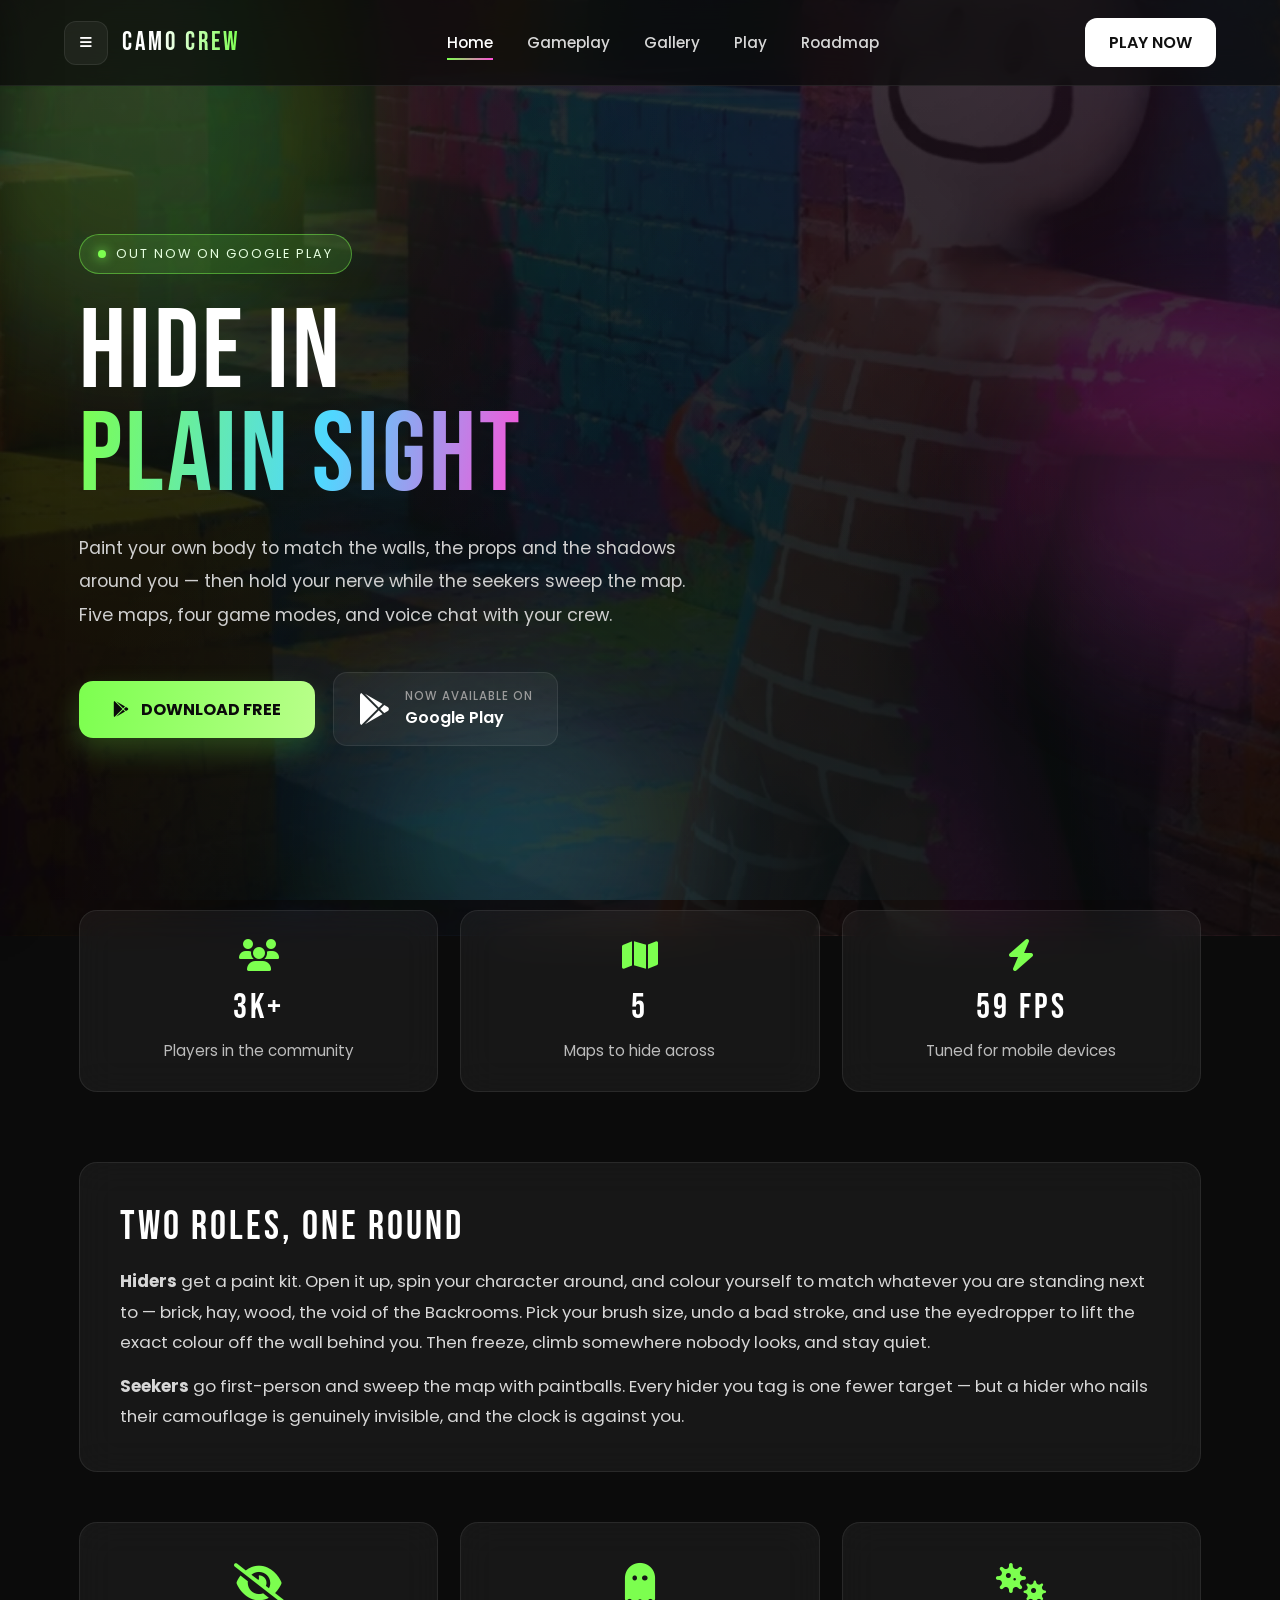
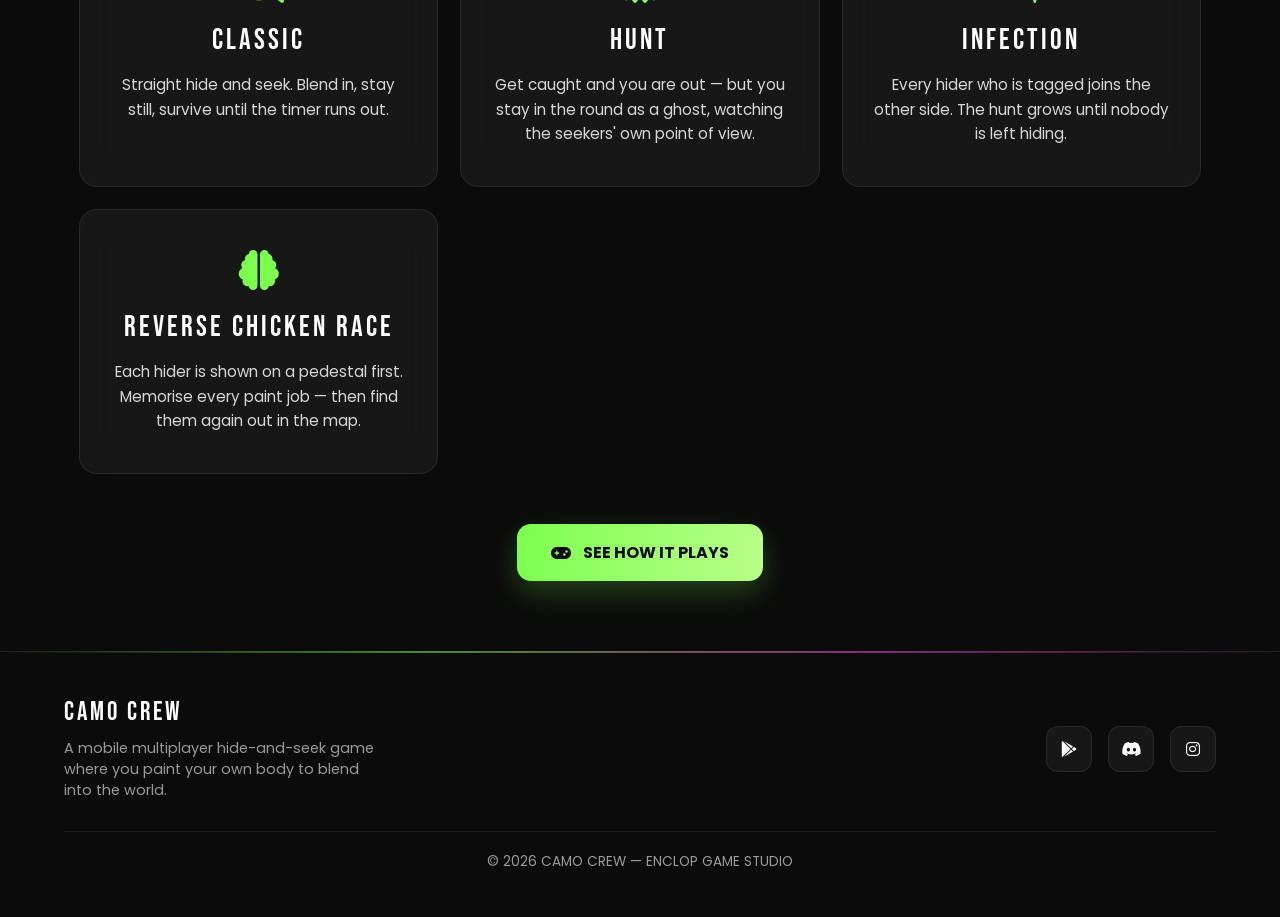
==== client/public/camocrew/index.html @ c62361b6 "Site redesign + Camo Crew legal pages Adds the /camocrew/privacy and /camocrew/terms routes the game" ====
<!DOCTYPE html>
<html lang="en">
<head>
<meta charset="UTF-8">
<meta name="viewport" content="width=device-width, initial-scale=1.0, viewport-fit=cover">
<title>CAMO CREW | Home</title>

<meta name="description" content="Camo Crew is a mobile multiplayer hide-and-seek game: paint your own body to blend into the map, or hunt the hiders. Out now on Google Play.">
<meta name="theme-color" content="#0b0b0b">
<link rel="icon" href="assets/img/bg6.webp" type="image/webp">

<meta property="og:type" content="website">
<meta property="og:site_name" content="Camo Crew">
<meta property="og:title" content="CAMO CREW | Home">
<meta property="og:description" content="Camo Crew is a mobile multiplayer hide-and-seek game: paint your own body to blend into the map, or hunt the hiders. Out now on Google Play.">
<meta property="og:image" content="box1.jpg">
<meta name="twitter:card" content="summary_large_image">
<meta name="twitter:title" content="CAMO CREW | Home">
<meta name="twitter:description" content="Camo Crew is a mobile multiplayer hide-and-seek game: paint your own body to blend into the map, or hunt the hiders. Out now on Google Play.">

<link rel="preconnect" href="https://fonts.googleapis.com">
<link rel="preconnect" href="https://fonts.gstatic.com" crossorigin>
<link href="https://fonts.googleapis.com/css2?family=Bebas+Neue&family=Poppins:wght@300;400;500;600;700&display=swap" rel="stylesheet">
<link rel="stylesheet" href="https://cdnjs.cloudflare.com/ajax/libs/font-awesome/6.4.0/css/all.min.css">
<link rel="stylesheet" href="assets/style.css">

<style>body::before{background-image:linear-gradient(rgba(9,9,9,.84),rgba(9,9,9,.93)),url("assets/img/bg1.webp")}</style>
</head>
<body>

<!-- Loading Screen -->
<div id="loading-screen">
  <img src="assets/img/bg6.webp" alt="Camo Crew logo" width="140" height="303">
  <div class="logo-text" style="font-size:2rem">CAMO CREW</div>
  <div class="loader-line"><div class="loader-fill"></div></div>
  <p style="margin-top:15px;color:#aaa;font-size:.75rem;letter-spacing:2px">LOADING GAME WORLD...</p>
</div>

<!-- Navigation -->
<nav>
  <div class="nav-brand">
    <button class="menu-btn" id="menuToggle" type="button"><i class="fas fa-bars"></i></button>
    <span class="logo-text">CAMO CREW</span>
  </div>
  <ul class="nav-links">
    <li><a href="index.html" class="active">Home</a></li>
    <li><a href="gameplay.html">Gameplay</a></li>
    <li><a href="gallery.html">Gallery</a></li>
    <li><a href="beta.html">Play</a></li>
    <li><a href="roadmap.html">Roadmap</a></li>
  </ul>
  <a href="https://play.google.com/store/apps/details?id=com.enclop.crewcamo" class="btn-outline" target="_blank" rel="noopener">PLAY NOW</a>
</nav>

<!-- Sidebar -->
<div class="sidebar-overlay" id="sidebarOverlay"></div>
<aside class="sidebar" id="sidebar">
  <div class="sidebar-header">
    <span class="logo-text">MENU</span>
    <button class="sidebar-close" id="sidebarClose" type="button" aria-label="Close menu"><i class="fas fa-times"></i></button>
  </div>
  <ul class="sidebar-menu">
    <li><a href="index.html" class="active"><i class="fas fa-home"></i> Home</a></li>
    <li><a href="gameplay.html"><i class="fas fa-gamepad"></i> Gameplay</a></li>
    <li><a href="gallery.html"><i class="fas fa-images"></i> Gallery</a></li>
    <li><a href="beta.html"><i class="fas fa-rocket"></i> Play</a></li>
    <li><a href="roadmap.html"><i class="fas fa-map"></i> Roadmap</a></li>
    <li><a href="faq.html"><i class="fas fa-question-circle"></i> FAQ</a></li>
    <li><a href="bug-report.html"><i class="fas fa-bug"></i> Bug Report</a></li>
    <li><a href="changelog.html"><i class="fas fa-history"></i> Changelog</a></li>
    <li><a href="contact.html"><i class="fas fa-envelope"></i> Contact</a></li>
  </ul>
</aside>

<div class="container">

<section class="hero">
  <div class="hero-badge">OUT NOW ON GOOGLE PLAY</div>

  <h1>Hide In<br><span>Plain Sight</span></h1>

  <p>
    Paint your own body to match the walls, the props and the shadows around you —
    then hold your nerve while the seekers sweep the map. Five maps, four game modes,
    and voice chat with your crew.
  </p>

  <div class="hero-actions">
    <a href="https://play.google.com/store/apps/details?id=com.enclop.crewcamo" class="btn-primary" target="_blank" rel="noopener">
      <i class="fab fa-google-play"></i> DOWNLOAD FREE
    </a>

    <a href="https://play.google.com/store/apps/details?id=com.enclop.crewcamo" class="playstore-badge" target="_blank" rel="noopener" style="text-decoration:none">
      <i class="fab fa-google-play"></i>
      <div class="playstore-text">
        <span>NOW AVAILABLE ON</span>
        <span>Google Play</span>
      </div>
    </a>
  </div>
</section>

<!-- Stats -->
<div class="stats-grid">
  <div class="stat-card" data-reveal data-count>
    <i class="fas fa-users"></i>
    <h3 data-count="3" data-suffix="K+">3K+</h3>
    <p>Players in the community</p>
  </div>

  <div class="stat-card" data-reveal data-count>
    <i class="fas fa-map"></i>
    <h3 data-count="5">5</h3>
    <p>Maps to hide across</p>
  </div>

  <div class="stat-card" data-reveal data-count>
    <i class="fas fa-bolt"></i>
    <h3 data-count="60" data-suffix=" FPS">60 FPS</h3>
    <p>Tuned for mobile devices</p>
  </div>
</div>

<!-- What you do -->
<div class="mechanics-box" data-reveal style="margin-top:70px">
  <h3>Two Roles, One Round</h3>
  <p>
    <strong>Hiders</strong> get a paint kit. Open it up, spin your character around, and colour
    yourself to match whatever you are standing next to — brick, hay, wood, the void of the
    Backrooms. Pick your brush size, undo a bad stroke, and use the eyedropper to lift the exact
    colour off the wall behind you. Then freeze, climb somewhere nobody looks, and stay quiet.
  </p>
  <p>
    <strong>Seekers</strong> go first-person and sweep the map with paintballs. Every hider you
    tag is one fewer target — but a hider who nails their camouflage is genuinely invisible, and
    the clock is against you.
  </p>
</div>

<!-- Modes -->
<div class="features-grid" style="margin-top:26px">
  <div class="feature-card" data-reveal>
    <i class="fas fa-eye-slash"></i>
    <h3>Classic</h3>
    <p>Straight hide and seek. Blend in, stay still, survive until the timer runs out.</p>
  </div>
  <div class="feature-card" data-reveal>
    <i class="fas fa-ghost"></i>
    <h3>Hunt</h3>
    <p>Get caught and you are out — but you stay in the round as a ghost, watching the seekers' own point of view.</p>
  </div>
  <div class="feature-card" data-reveal>
    <i class="fas fa-viruses"></i>
    <h3>Infection</h3>
    <p>Every hider who is tagged joins the other side. The hunt grows until nobody is left hiding.</p>
  </div>
  <div class="feature-card" data-reveal>
    <i class="fas fa-brain"></i>
    <h3>Reverse Chicken Race</h3>
    <p>Each hider is shown on a pedestal first. Memorise every paint job — then find them again out in the map.</p>
  </div>
</div>

<div style="text-align:center;margin-top:50px" data-reveal>
  <a href="gameplay.html" class="btn-primary"><i class="fas fa-gamepad"></i> SEE HOW IT PLAYS</a>
</div>

</div>

<!-- Footer -->
<footer>
  <div class="footer-content">
    <div>
      <span class="logo-text">CAMO CREW</span>
      <p style="color:#999;margin-top:10px;max-width:320px;font-size:.9rem">
        A mobile multiplayer hide-and-seek game where you paint your own body to blend into the world.
      </p>
    </div>
    <div class="socials">
      <a href="https://play.google.com/store/apps/details?id=com.enclop.crewcamo" target="_blank" rel="noopener" title="Google Play" aria-label="Google Play"><i class="fab fa-google-play"></i></a>
      <a href="https://discord.com/invite/6DfUdzdFw" target="_blank" rel="noopener" title="Discord" aria-label="Discord"><i class="fab fa-discord"></i></a>
      <a href="https://www.instagram.com/_enclop" target="_blank" rel="noopener" title="Instagram" aria-label="Instagram"><i class="fab fa-instagram"></i></a>
    </div>
  </div>
  <div class="copyright">© 2026 CAMO CREW — ENCLOP GAME STUDIO</div>
</footer>

<script src="assets/app.js" defer></script>
</body>
</html>
---- client/public/camocrew/assets/style.css ----
/* =========================================================
   CAMO CREW — shared stylesheet
   One file for all pages. Edit here, every page updates.
========================================================= */

:root{
  --bg:#0b0b0b;
  --bg2:#171717;
  --card:rgba(255,255,255,.05);
  --card-hover:rgba(255,255,255,.08);
  --border:rgba(255,255,255,.08);
  --border-hi:rgba(255,255,255,.20);
  --white:#ffffff;
  --text:#d7d7d7;
  --muted:#9b9b9b;
  --radius:18px;

  /* paint accents */
  --accent:#7cff4f;          /* camo lime */
  --accent-2:#ff4fd8;        /* splash magenta */
  --accent-3:#4fd8ff;        /* splash cyan */
  --accent-soft:rgba(124,255,79,.14);
  --accent-line:rgba(124,255,79,.45);

  --ease:cubic-bezier(.22,.61,.36,1);
  --nav-h:82px;
}

*{margin:0;padding:0;box-sizing:border-box}

html{scroll-behavior:smooth;-webkit-text-size-adjust:100%;overflow-x:hidden}

body{
  font-family:'Poppins',sans-serif;
  background:var(--bg);
  color:#fff;
  min-height:100vh;
  min-height:100dvh;
  position:relative;
  display:flex;
  flex-direction:column;
}

img{max-width:100%;display:block}

::selection{background:var(--accent);color:#0b0b0b}

/* =========================================
   BACKGROUND
========================================= */
body::before{
  content:"";
  position:fixed;
  inset:-4%;
  background-image:linear-gradient(rgba(9,9,9,.84), rgba(9,9,9,.93)), url("img/bg1.webp");
  background-size:cover;
  background-position:center;
  background-repeat:no-repeat;
  z-index:-2;
  animation:kenburns 44s ease-in-out infinite alternate;
  will-change:transform;
}

body::after{
  content:"";
  position:fixed;
  inset:0;
  background:
    radial-gradient(circle at 12% 8%, rgba(124,255,79,.10), transparent 42%),
    radial-gradient(circle at 88% 0%, rgba(255,79,216,.09), transparent 45%),
    radial-gradient(circle at 50% 100%, rgba(79,216,255,.07), transparent 55%);
  z-index:-1;
  pointer-events:none;
}

/* floating paint blobs (added by app.js) */
.paint-blobs{position:fixed;inset:0;z-index:-1;overflow:hidden;pointer-events:none}
.paint-blobs span{
  position:absolute;
  border-radius:50%;
  filter:blur(70px);
  opacity:.16;
  will-change:transform;
}
.paint-blobs span:nth-child(1){width:420px;height:420px;background:var(--accent);top:-8%;left:-6%;animation:drift1 26s ease-in-out infinite alternate}
.paint-blobs span:nth-child(2){width:360px;height:360px;background:var(--accent-2);top:35%;right:-8%;animation:drift2 32s ease-in-out infinite alternate}
.paint-blobs span:nth-child(3){width:300px;height:300px;background:var(--accent-3);bottom:-10%;left:28%;animation:drift3 29s ease-in-out infinite alternate}

/* =========================================
   TYPOGRAPHY
========================================= */
h1,h2,h3,.logo-text{
  font-family:'Bebas Neue',sans-serif;
  letter-spacing:3px;
  font-weight:400;
  text-transform:uppercase;
}

/* =========================================
   ANIMATIONS
========================================= */
@keyframes fadeUp{
  0%{opacity:0;transform:translateY(35px)}
  100%{opacity:1;transform:translateY(0)}
}
@keyframes floating{
  0%,100%{transform:translateY(0)}
  50%{transform:translateY(-6px)}
}
@keyframes loading{
  0%{transform:translateX(-120%)}
  100%{transform:translateX(350%)}
}
@keyframes pulseDot{
  0%,100%{opacity:1;transform:scale(1)}
  50%{opacity:.35;transform:scale(.75)}
}
@keyframes kenburns{
  0%{transform:scale(1) translate3d(0,0,0)}
  100%{transform:scale(1.09) translate3d(-1.5%,-1%,0)}
}
@keyframes drift1{0%{transform:translate3d(0,0,0)}100%{transform:translate3d(16vw,12vh,0)}}
@keyframes drift2{0%{transform:translate3d(0,0,0)}100%{transform:translate3d(-14vw,-10vh,0)}}
@keyframes drift3{0%{transform:translate3d(0,0,0)}100%{transform:translate3d(10vw,-14vh,0)}}
@keyframes sheen{
  0%{transform:translateX(-120%) skewX(-18deg)}
  100%{transform:translateX(320%) skewX(-18deg)}
}

/* scroll reveal */
[data-reveal]{
  opacity:0;
  transform:translateY(28px);
  transition:opacity .7s var(--ease), transform .7s var(--ease);
  transition-delay:calc(var(--i,0) * 90ms);
}
[data-reveal].is-visible{opacity:1;transform:none}

/* =========================================
   SCROLLBAR
========================================= */
::-webkit-scrollbar{width:7px}
::-webkit-scrollbar-track{background:#111}
::-webkit-scrollbar-thumb{background:#4b4b4b;border-radius:20px}
::-webkit-scrollbar-thumb:hover{background:var(--accent)}

/* =========================================
   LOADING SCREEN
========================================= */
#loading-screen{
  position:fixed;
  inset:0;
  background:#000;
  display:flex;
  flex-direction:column;
  justify-content:center;
  align-items:center;
  text-align:center;
  z-index:999999;
  transition:opacity .7s ease, visibility .7s ease;
}
#loading-screen.fade-out{opacity:0;visibility:hidden;pointer-events:none}
#loading-screen img{max-width:140px;margin-bottom:16px;animation:floating 3s ease-in-out infinite}
.loader-line{
  width:220px;height:4px;background:#1f1f1f;border-radius:30px;
  overflow:hidden;margin-top:18px;
}
.loader-fill{
  width:40%;height:100%;
  background:linear-gradient(90deg,var(--accent),var(--accent-2));
  animation:loading 1.2s infinite linear;
}

/* =========================================
   NAVIGATION BAR
========================================= */
nav{
  position:fixed;
  top:0;left:0;
  width:100%;
  padding:18px 5%;
  display:flex;
  justify-content:space-between;
  align-items:center;
  gap:16px;
  background:rgba(10,10,10,.70);
  backdrop-filter:blur(18px);
  -webkit-backdrop-filter:blur(18px);
  border-bottom:1px solid var(--border);
  z-index:1000;
  animation:fadeUp .6s ease;
  transition:padding .3s var(--ease), background .3s var(--ease), box-shadow .3s var(--ease);
}
nav.scrolled{
  padding:11px 5%;
  background:rgba(8,8,8,.88);
  box-shadow:0 10px 30px rgba(0,0,0,.45);
}

.nav-brand{display:flex;align-items:center;gap:14px}

.logo-text{font-size:1.6rem;color:#fff}
.nav-brand .logo-text{
  background:linear-gradient(90deg,#fff 30%,var(--accent));
  -webkit-background-clip:text;
  background-clip:text;
  -webkit-text-fill-color:transparent;
}

.menu-btn{
  width:44px;height:44px;
  border:1px solid var(--border);
  border-radius:12px;
  background:rgba(255,255,255,.05);
  color:#fff;cursor:pointer;
  transition:.3s var(--ease);
  flex-shrink:0;
}
.menu-btn:hover{background:var(--accent);color:#111;border-color:var(--accent);transform:scale(1.06)}

.nav-links{display:flex;list-style:none;gap:34px}
.nav-links li{list-style:none}
.nav-links a{
  color:var(--text);
  text-decoration:none;
  font-size:.95rem;
  font-weight:500;
  position:relative;
  transition:.3s;
}
.nav-links a::after{
  content:"";position:absolute;left:0;bottom:-7px;
  width:0;height:2px;
  background:linear-gradient(90deg,var(--accent),var(--accent-2));
  transition:.3s var(--ease);
}
.nav-links a:hover,.nav-links a.active{color:#fff}
.nav-links a:hover::after,.nav-links a.active::after{width:100%}

.btn-outline{
  padding:12px 24px;
  border-radius:12px;
  background:#fff;
  color:#111;
  text-decoration:none;
  font-weight:600;
  white-space:nowrap;
  transition:.3s var(--ease);
}
.btn-outline:hover{
  transform:translateY(-3px);
  background:var(--accent);
  box-shadow:0 10px 24px rgba(124,255,79,.28);
}

/* =========================================
   SIDEBAR
========================================= */
.sidebar{
  position:fixed;
  top:0;left:-320px;
  width:290px;
  max-width:86vw;
  height:100vh;height:100dvh;
  background:rgba(15,15,15,.97);
  backdrop-filter:blur(24px);
  -webkit-backdrop-filter:blur(24px);
  border-right:1px solid var(--border);
  padding:28px 20px;
  transition:left .35s var(--ease);
  z-index:2000;
  display:flex;
  flex-direction:column;
  overflow-y:auto;
  box-shadow:20px 0 50px rgba(0,0,0,.5);
}
.sidebar.open{left:0}

.sidebar-overlay{
  position:fixed;inset:0;
  background:rgba(0,0,0,.55);
  backdrop-filter:blur(4px);
  opacity:0;visibility:hidden;
  transition:.35s;
  z-index:1500;
}
.sidebar-overlay.open{opacity:1;visibility:visible}

.sidebar-header{
  display:flex;justify-content:space-between;align-items:center;
  padding-bottom:18px;margin-bottom:25px;
  border-bottom:1px solid var(--border);
}
.sidebar-close{
  background:none;border:none;color:#fff;
  font-size:1.2rem;cursor:pointer;
  width:44px;height:44px;
  transition:.3s var(--ease);
}
.sidebar-close:hover{transform:rotate(90deg);color:var(--accent)}

.sidebar-menu{
  list-style:none;display:flex;flex-direction:column;
  gap:8px;margin-top:10px;
}
.sidebar-menu li{width:100%}
.sidebar-menu a{
  display:flex;align-items:center;gap:14px;
  min-height:46px;
  padding:12px 16px;
  text-decoration:none;color:var(--text);
  border-radius:12px;
  transition:.3s var(--ease);
  font-size:.95rem;font-weight:500;
}
.sidebar-menu a i{width:22px;text-align:center}
.sidebar-menu a:hover{
  background:var(--accent-soft);
  color:#fff;transform:translateX(8px);
}
.sidebar-menu a:hover i{color:var(--accent)}
.sidebar-menu a.active{background:var(--accent);color:#111;font-weight:600}
.sidebar-menu a.active i{color:#111}

/* =========================================
   MAIN CONTAINER
========================================= */
.container{
  max-width:1250px;
  width:100%;
  margin:auto;
  padding:130px 5% 70px;
  position:relative;
  z-index:2;
  flex:1;
}

/* =========================================
   PAGE HEADER (inner pages)
========================================= */
.page-header{
  text-align:center;
  margin-bottom:56px;
  animation:fadeUp .8s ease;
}
.page-header h1{
  font-size:clamp(2.6rem,8vw,5.5rem);
  color:#fff;
  margin-bottom:15px;
  line-height:1;
}
.page-header h1::after{
  content:"";
  display:block;
  width:86px;height:4px;
  margin:18px auto 0;
  border-radius:4px;
  background:linear-gradient(90deg,var(--accent),var(--accent-2));
}
.page-header p{
  color:#cfcfcf;
  font-size:clamp(.98rem,2.4vw,1.1rem);
  max-width:650px;
  margin:auto;
  line-height:1.8;
}

/* =========================================
   SHARED CARD LOOK
========================================= */
.card-surface,
.stat-card,.feature-card,.gallery-item,.mechanics-box,
.timeline-item,.faq-item,.changelog-card,.beta-card,
.report-card,.contact-info-card,.contact-form-card{
  background:var(--card);
  border:1px solid var(--border);
  border-radius:var(--radius);
  backdrop-filter:blur(18px);
  -webkit-backdrop-filter:blur(18px);
  position:relative;
  transition:transform .35s var(--ease), background .35s var(--ease), border-color .35s var(--ease), box-shadow .35s var(--ease);
}

.stat-card:hover,.feature-card:hover,.gallery-item:hover,
.timeline-item:hover,.changelog-card:hover,.contact-info-card:hover{
  transform:translateY(-8px);
  background:var(--card-hover);
  border-color:var(--accent-line);
  box-shadow:0 18px 40px rgba(0,0,0,.45), 0 0 0 1px rgba(124,255,79,.06);
}

/* sheen sweep on hover */
.stat-card,.feature-card,.gallery-item{overflow:hidden}
.stat-card::after,.feature-card::after,.gallery-item::after{
  content:"";
  position:absolute;top:0;left:0;
  width:45%;height:100%;
  background:linear-gradient(90deg,transparent,rgba(255,255,255,.10),transparent);
  transform:translateX(-120%) skewX(-18deg);
  pointer-events:none;
}
.stat-card:hover::after,.feature-card:hover::after,.gallery-item:hover::after{
  animation:sheen .9s var(--ease);
}

/* =========================================
   HERO (home)
========================================= */
.hero{
  min-height:80vh;
  min-height:80dvh;
  display:flex;
  flex-direction:column;
  justify-content:center;
  align-items:flex-start;
  max-width:760px;
}
.hero > *{animation:fadeUp .9s var(--ease) both}
.hero-badge{animation-delay:.05s}
.hero h1{animation-delay:.15s}
.hero p{animation-delay:.28s}
.hero-actions{animation-delay:.4s}

.hero-badge{
  display:inline-flex;align-items:center;gap:10px;
  padding:10px 18px;
  background:var(--accent-soft);
  border:1px solid var(--accent-line);
  border-radius:50px;
  font-size:.8rem;letter-spacing:2px;
  color:#e6ffe0;
  margin-bottom:28px;
}
.hero-badge::before{
  content:"";width:8px;height:8px;border-radius:50%;
  background:var(--accent);
  box-shadow:0 0 12px var(--accent);
  animation:pulseDot 1.6s infinite;
}

.hero h1{
  font-size:clamp(3rem,10vw,7rem);
  line-height:.92;
  margin-bottom:24px;
  color:#fff;
}
.hero h1 span{
  background:linear-gradient(100deg,var(--accent),var(--accent-3) 55%,var(--accent-2));
  -webkit-background-clip:text;background-clip:text;
  -webkit-text-fill-color:transparent;
}
.hero p{
  font-size:clamp(1rem,2.6vw,1.1rem);
  line-height:1.9;
  color:#cfcfcf;
  max-width:620px;
  margin-bottom:40px;
}
.hero-actions{display:flex;gap:18px;flex-wrap:wrap;align-items:center}

/* =========================================
   BUTTONS
========================================= */
.btn-primary,.btn-download{
  display:inline-flex;align-items:center;justify-content:center;gap:12px;
  padding:16px 34px;
  background:linear-gradient(100deg,var(--accent),#b9ff8a);
  color:#0b0b0b;
  text-decoration:none;
  font-family:'Poppins',sans-serif;
  font-weight:700;
  font-size:1rem;
  border:none;
  border-radius:14px;
  cursor:pointer;
  transition:.35s var(--ease);
  box-shadow:0 12px 28px rgba(124,255,79,.22);
}
.btn-primary:hover,.btn-download:hover{
  transform:translateY(-4px);
  box-shadow:0 18px 38px rgba(124,255,79,.34);
  filter:brightness(1.06);
}

.playstore-badge,.playstore-badge-box{
  display:inline-flex;align-items:center;gap:15px;
  padding:15px 24px;
  background:rgba(255,255,255,.05);
  border:1px solid var(--border);
  border-radius:14px;
  backdrop-filter:blur(16px);
  transition:.35s var(--ease);
}
.playstore-badge:hover,.playstore-badge-box:hover{
  transform:translateY(-4px);
  background:var(--card-hover);
  border-color:var(--accent-line);
}
.playstore-badge i,.playstore-badge-box i{font-size:2rem;color:#fff}
.playstore-text,.playstore-text-box{display:flex;flex-direction:column;text-align:left}
.playstore-text span:first-child,.playstore-text-box span:first-child{
  font-size:.72rem;color:var(--muted);letter-spacing:1px;text-transform:uppercase;font-weight:500;
}
.playstore-text span:last-child{font-size:1rem;font-weight:600;color:#fff}
.playstore-text-box span:last-child{
  font-size:1.4rem;font-family:'Bebas Neue',sans-serif;
  letter-spacing:1.5px;color:#fff;line-height:1.1;margin-top:2px;
}

/* =========================================
   STATS (home)
========================================= */
.stats-grid{
  display:grid;
  grid-template-columns:repeat(auto-fit,minmax(240px,1fr));
  gap:22px;
  margin-top:60px;
}
.stat-card{padding:28px;text-align:center}
.stat-card i{font-size:2rem;margin-bottom:15px;color:var(--accent)}
.stat-card h3{font-size:2.2rem;margin-bottom:10px;color:#fff}
.stat-card p{color:#bcbcbc;line-height:1.6;font-size:.95rem}

/* =========================================
   FEATURES / MECHANICS (gameplay)
========================================= */
.mechanics-box{padding:40px;margin-bottom:50px}
.mechanics-box h3{font-size:clamp(1.8rem,5vw,2.5rem);margin-bottom:15px;color:#fff}
.mechanics-box p{color:var(--text);line-height:1.8;font-size:1.05rem}
.mechanics-box p + p{margin-top:14px}

.features-grid{
  display:grid;
  grid-template-columns:repeat(auto-fit,minmax(280px,1fr));
  gap:22px;
}
.feature-card{padding:40px 30px;text-align:center}
.feature-card i{font-size:2.5rem;margin-bottom:20px;color:var(--accent)}
.feature-card h3{font-size:clamp(1.4rem,4vw,1.8rem);margin-bottom:15px;color:#fff}
.feature-card p{color:var(--text);line-height:1.6;font-size:.95rem}

/* =========================================
   GALLERY
========================================= */
.filter-tabs{
  display:flex;justify-content:center;gap:14px;
  margin-bottom:40px;flex-wrap:wrap;
}
.filter-btn{
  background:var(--card);
  border:1px solid var(--border);
  color:var(--text);
  min-height:44px;
  padding:10px 22px;
  border-radius:12px;
  cursor:pointer;
  font-family:'Poppins',sans-serif;
  font-size:.9rem;font-weight:500;
  transition:.3s var(--ease);
  backdrop-filter:blur(18px);
}
.filter-btn:hover{border-color:var(--accent-line);color:#fff;transform:translateY(-2px)}
.filter-btn.active{background:var(--accent);border-color:var(--accent);color:#111;font-weight:600}

.gallery-grid{
  display:grid;
  grid-template-columns:repeat(auto-fit,minmax(300px,1fr));
  gap:25px;
}
.gallery-item{display:flex;flex-direction:column}
.gallery-item.is-hidden{display:none}
.gallery-item.is-filtering{opacity:0;transform:scale(.97)}
.gallery-img-box{
  aspect-ratio:16/10;
  background:#111;
  position:relative;overflow:hidden;
  border-bottom:1px solid var(--border);
}
.gallery-img-box img{
  width:100%;height:100%;object-fit:cover;
  transition:transform .5s var(--ease);
}
.gallery-item:hover .gallery-img-box img{transform:scale(1.07)}
.gallery-info{padding:24px;display:flex;flex-direction:column;gap:10px}
.gallery-info h3{font-size:1.5rem;color:#fff}
.gallery-info p{font-size:.95rem;color:var(--text);line-height:1.6}
.gallery-tag{
  align-self:flex-start;
  font-size:.75rem;
  background:var(--accent-soft);
  color:var(--accent);
  padding:6px 14px;
  border-radius:50px;
  margin-top:6px;
  border:1px solid var(--accent-line);
  letter-spacing:1px;
}

/* =========================================
   ROADMAP TIMELINE
========================================= */
.timeline{position:relative;padding-left:40px}
.timeline::before{
  content:'';position:absolute;left:7px;top:10px;bottom:10px;
  width:2px;
  background:linear-gradient(to bottom,var(--accent),var(--accent-2) 55%,rgba(255,255,255,.08));
}
.timeline-item{margin-bottom:40px;padding:35px 30px}
.timeline-dot{
  position:absolute;left:-42px;top:35px;
  width:18px;height:18px;
  background:#0b0b0b;
  border:3px solid var(--accent);
  border-radius:50%;
  transition:.3s var(--ease);
}
.timeline-item:hover .timeline-dot{
  box-shadow:0 0 18px rgba(124,255,79,.65);
  background:var(--accent);
}
.phase-tag{
  display:inline-block;font-size:.75rem;
  background:var(--accent-soft);color:var(--accent);
  padding:8px 16px;border-radius:50px;
  border:1px solid var(--accent-line);
  margin-bottom:20px;letter-spacing:1.5px;font-weight:500;
}
.timeline-item h3{font-size:clamp(1.5rem,4.5vw,2.2rem);color:#fff;margin-bottom:12px}
.timeline-item p{font-size:1rem;color:var(--text);line-height:1.7;margin-bottom:25px}
.timeline-checklist{list-style:none;display:flex;flex-direction:column;gap:12px}
.timeline-checklist li{
  font-size:.95rem;color:#cfcfcf;
  display:flex;align-items:center;gap:14px;
}
.timeline-checklist li i{color:var(--accent);font-size:1.1rem}

/* =========================================
   FAQ ACCORDION
========================================= */
.faq-accordion{display:flex;flex-direction:column;gap:16px;width:100%}
.faq-item{overflow:hidden}
.faq-item:hover{background:var(--card-hover)}
.faq-item.active{border-color:var(--accent-line)}
.faq-question{
  width:100%;padding:22px 30px;
  background:none;border:none;color:#fff;
  font-family:'Poppins',sans-serif;
  font-size:1.05rem;font-weight:500;
  text-align:left;cursor:pointer;
  display:flex;justify-content:space-between;align-items:center;gap:20px;
}
.faq-question i{color:var(--accent);font-size:.9rem;transition:transform .35s var(--ease)}
.faq-item.active .faq-question i{transform:rotate(180deg)}
.faq-answer{
  max-height:0;overflow:hidden;
  padding:0 30px;
  font-size:.95rem;color:var(--text);line-height:1.7;
  transition:max-height .4s var(--ease), padding .4s var(--ease);
}
.faq-item.active .faq-answer{max-height:520px;padding:0 30px 25px}

/* =========================================
   CHANGELOG
========================================= */
.changelog-feed{display:flex;flex-direction:column;gap:24px;width:100%}
.changelog-card{padding:30px}
.changelog-card.latest{border-color:var(--accent-line);background:rgba(124,255,79,.06)}
.version-header{
  display:flex;justify-content:space-between;align-items:center;
  flex-wrap:wrap;gap:12px;margin-bottom:20px;
  padding-bottom:16px;border-bottom:1px solid var(--border);
}
.version-title{
  font-family:'Poppins',sans-serif;font-size:1.25rem;font-weight:600;color:#fff;
  display:flex;align-items:center;gap:12px;
}
.version-badge{
  font-family:'Poppins',sans-serif;font-size:.72rem;font-weight:600;
  letter-spacing:.5px;padding:4px 12px;border-radius:20px;text-transform:uppercase;
  background:rgba(255,255,255,.1);color:var(--text);
  border:1px solid rgba(255,255,255,.15);
}
.changelog-card.latest .version-badge{background:var(--accent);color:#111;border:none}
.version-date{font-size:.85rem;color:var(--muted);font-weight:400}
.patch-notes{list-style:none;display:flex;flex-direction:column;gap:14px}
.patch-notes li{
  font-size:.95rem;color:var(--text);
  display:flex;align-items:flex-start;gap:12px;line-height:1.6;
}
.patch-notes li i{color:var(--accent);margin-top:5px;font-size:.75rem}
.patch-notes li strong{color:#fff;font-weight:600}

/* =========================================
   BETA CARD
========================================= */
.beta-card{
  padding:50px 40px;max-width:650px;width:100%;
  margin:auto;text-align:center;
  box-shadow:0 10px 40px rgba(0,0,0,.3);
  display:flex;flex-direction:column;gap:25px;
}
.beta-status-badge{
  display:inline-flex;align-items:center;gap:10px;
  background:var(--accent-soft);
  border:1px solid var(--accent-line);
  color:#e6ffe0;
  padding:8px 18px;border-radius:50px;
  font-size:.8rem;letter-spacing:1.5px;font-weight:500;align-self:center;
}
.beta-status-badge i{font-size:.5rem;color:var(--accent);animation:pulseDot 1.5s infinite}
.beta-card h2{font-size:clamp(2rem,6vw,2.8rem);color:#fff;margin-bottom:-10px}
.beta-card p{color:var(--text);font-size:1rem;line-height:1.7}
.beta-card .btn-download{align-self:center;margin-top:10px}
.beta-card .playstore-badge-box{align-self:center;margin-top:25px}

/* =========================================
   FORMS (bug report / contact)
========================================= */
.report-card{padding:45px 40px;width:100%;box-shadow:0 10px 40px rgba(0,0,0,.3)}
.contact-grid{display:grid;grid-template-columns:1fr 1.3fr;gap:28px;align-items:start}
.contact-info-card,.contact-form-card{padding:30px}
.contact-info-card{display:flex;flex-direction:column;gap:24px}
.contact-info-card h3{
  font-size:1.5rem;color:#fff;
  border-bottom:1px solid var(--border);padding-bottom:12px;
}
.info-item{display:flex;align-items:flex-start;gap:16px}
.info-item i{font-size:1.2rem;color:var(--accent);margin-top:3px;width:20px;text-align:center}
.info-item h4{font-size:.95rem;font-weight:600;color:#fff;margin-bottom:3px}
.info-item p,.info-item a{font-size:.9rem;color:var(--text);line-height:1.6;text-decoration:none;word-break:break-word}
.info-item a:hover{color:var(--accent)}

.form-group{margin-bottom:22px}
.form-group label{
  display:block;font-size:.88rem;color:var(--text);
  margin-bottom:8px;font-weight:500;letter-spacing:.5px;
}
.form-control{
  width:100%;
  padding:14px 18px;
  background:rgba(255,255,255,.04);
  border:1px solid var(--border);
  border-radius:12px;
  color:#fff;
  font-family:'Poppins',sans-serif;
  font-size:1rem;
  transition:.3s var(--ease);
}
.form-control::placeholder{color:#7d7d7d}
.form-control:focus{
  outline:none;
  border-color:var(--accent);
  background:rgba(255,255,255,.08);
  box-shadow:0 0 0 3px rgba(124,255,79,.14);
}
textarea.form-control{resize:vertical;min-height:130px}
select.form-control option{background:#171717;color:#fff}

.submit-btn{
  width:100%;
  min-height:52px;
  padding:16px;
  background:linear-gradient(100deg,var(--accent),#b9ff8a);
  border:none;border-radius:12px;
  color:#0b0b0b;
  font-family:'Poppins',sans-serif;
  font-weight:600;font-size:1rem;
  cursor:pointer;
  transition:.3s var(--ease);
  margin-top:10px;
}
.submit-btn:hover{
  transform:translateY(-2px);
  box-shadow:0 12px 26px rgba(124,255,79,.3);
  filter:brightness(1.05);
}

.success-alert{
  display:none;
  background:var(--accent-soft);
  border:1px solid var(--accent-line);
  color:#e6ffe0;
  padding:16px;border-radius:12px;
  margin-bottom:25px;font-size:.92rem;text-align:center;
}

/* =========================================
   FOOTER
========================================= */
footer{
  margin-top:auto;
  padding:45px 5%;
  background:rgba(12,12,12,.9);
  border-top:1px solid var(--border);
  width:100%;
  position:relative;
  z-index:2;
}
footer::before{
  content:"";
  position:absolute;top:-1px;left:0;right:0;height:2px;
  background:linear-gradient(90deg,transparent,var(--accent),var(--accent-2),transparent);
  opacity:.5;
}
.footer-content{
  max-width:1250px;margin:auto;
  display:flex;justify-content:space-between;align-items:center;
  flex-wrap:wrap;gap:25px;
}
.footer-content .logo-text{font-size:1.6rem}
.socials{display:flex;gap:16px}
.socials a{
  width:46px;height:46px;
  display:flex;justify-content:center;align-items:center;
  background:rgba(255,255,255,.05);
  border:1px solid var(--border);
  border-radius:12px;
  color:#fff;text-decoration:none;
  transition:.3s var(--ease);
}
.socials a:hover{
  background:var(--accent);color:#111;border-color:var(--accent);
  transform:translateY(-5px);
  box-shadow:0 10px 22px rgba(124,255,79,.28);
}
.copyright{
  max-width:1250px;margin:30px auto 0;
  padding-top:20px;
  border-top:1px solid var(--border);
  text-align:center;color:var(--muted);font-size:.85rem;
}

/* =========================================
   BACK TO TOP
========================================= */
.to-top{
  position:fixed;right:22px;bottom:22px;
  width:46px;height:46px;
  display:flex;align-items:center;justify-content:center;
  border:1px solid var(--accent-line);
  border-radius:12px;
  background:rgba(15,15,15,.85);
  backdrop-filter:blur(12px);
  color:var(--accent);
  cursor:pointer;
  opacity:0;visibility:hidden;transform:translateY(12px);
  transition:.3s var(--ease);
  z-index:900;
}
.to-top.show{opacity:1;visibility:visible;transform:none}
.to-top:hover{background:var(--accent);color:#111}

/* =========================================
   RESPONSIVE
========================================= */
@media(max-width:1024px){
  .contact-grid{grid-template-columns:1fr}
  .nav-links{gap:22px}
  .nav-links a{font-size:.88rem}
  .mechanics-box{padding:32px}
  .beta-card{padding:42px 30px}
  .report-card{padding:36px 28px}
}

@media(max-width:768px){
  /* busy backgrounds zoom in on phones - keep text readable */
  body::before{filter:brightness(.62) saturate(.9)}
  .nav-links{display:none}
  nav{padding:14px 5%}
  nav.scrolled{padding:10px 5%}
  .container{padding:104px 5% 56px}
  .hero{align-items:center;text-align:center}
  .hero-actions{justify-content:center;width:100%}
  .hero-actions > *{width:100%;justify-content:center}
  .stats-grid{grid-template-columns:1fr;margin-top:44px}
  .gallery-grid,.features-grid{grid-template-columns:1fr}
  .mechanics-box,.feature-card{padding:28px 22px}
  .timeline{padding-left:25px}
  .timeline::before{left:4px}
  .timeline-dot{left:-26px;width:14px;height:14px;top:32px}
  .timeline-item{padding:26px 20px}
  .faq-question{font-size:.95rem;padding:18px 20px}
  .faq-item.active .faq-answer{padding:0 20px 20px}
  .changelog-card{padding:22px}
  .version-title{font-size:1.05rem;flex-wrap:wrap}
  .footer-content{flex-direction:column;text-align:center}
  .footer-content p{margin-inline:auto}
  .playstore-badge-box{flex-direction:column;text-align:center;gap:10px}
  .playstore-text-box{align-items:center;text-align:center}
  .to-top{right:14px;bottom:14px}
}

@media(max-width:420px){
  .btn-outline{padding:10px 16px;font-size:.85rem}
  .logo-text{font-size:1.3rem}
  .container{padding-top:96px}
  .beta-card,.report-card{padding:28px 18px}
  .gallery-info,.contact-info-card,.contact-form-card{padding:20px}
}

/* =========================================
   REDUCED MOTION
========================================= */
@media(prefers-reduced-motion:reduce){
  *,*::before,*::after{
    animation-duration:.01ms !important;
    animation-iteration-count:1 !important;
    transition-duration:.01ms !important;
    scroll-behavior:auto !important;
  }
  [data-reveal]{opacity:1;transform:none}
  .paint-blobs{display:none}
}
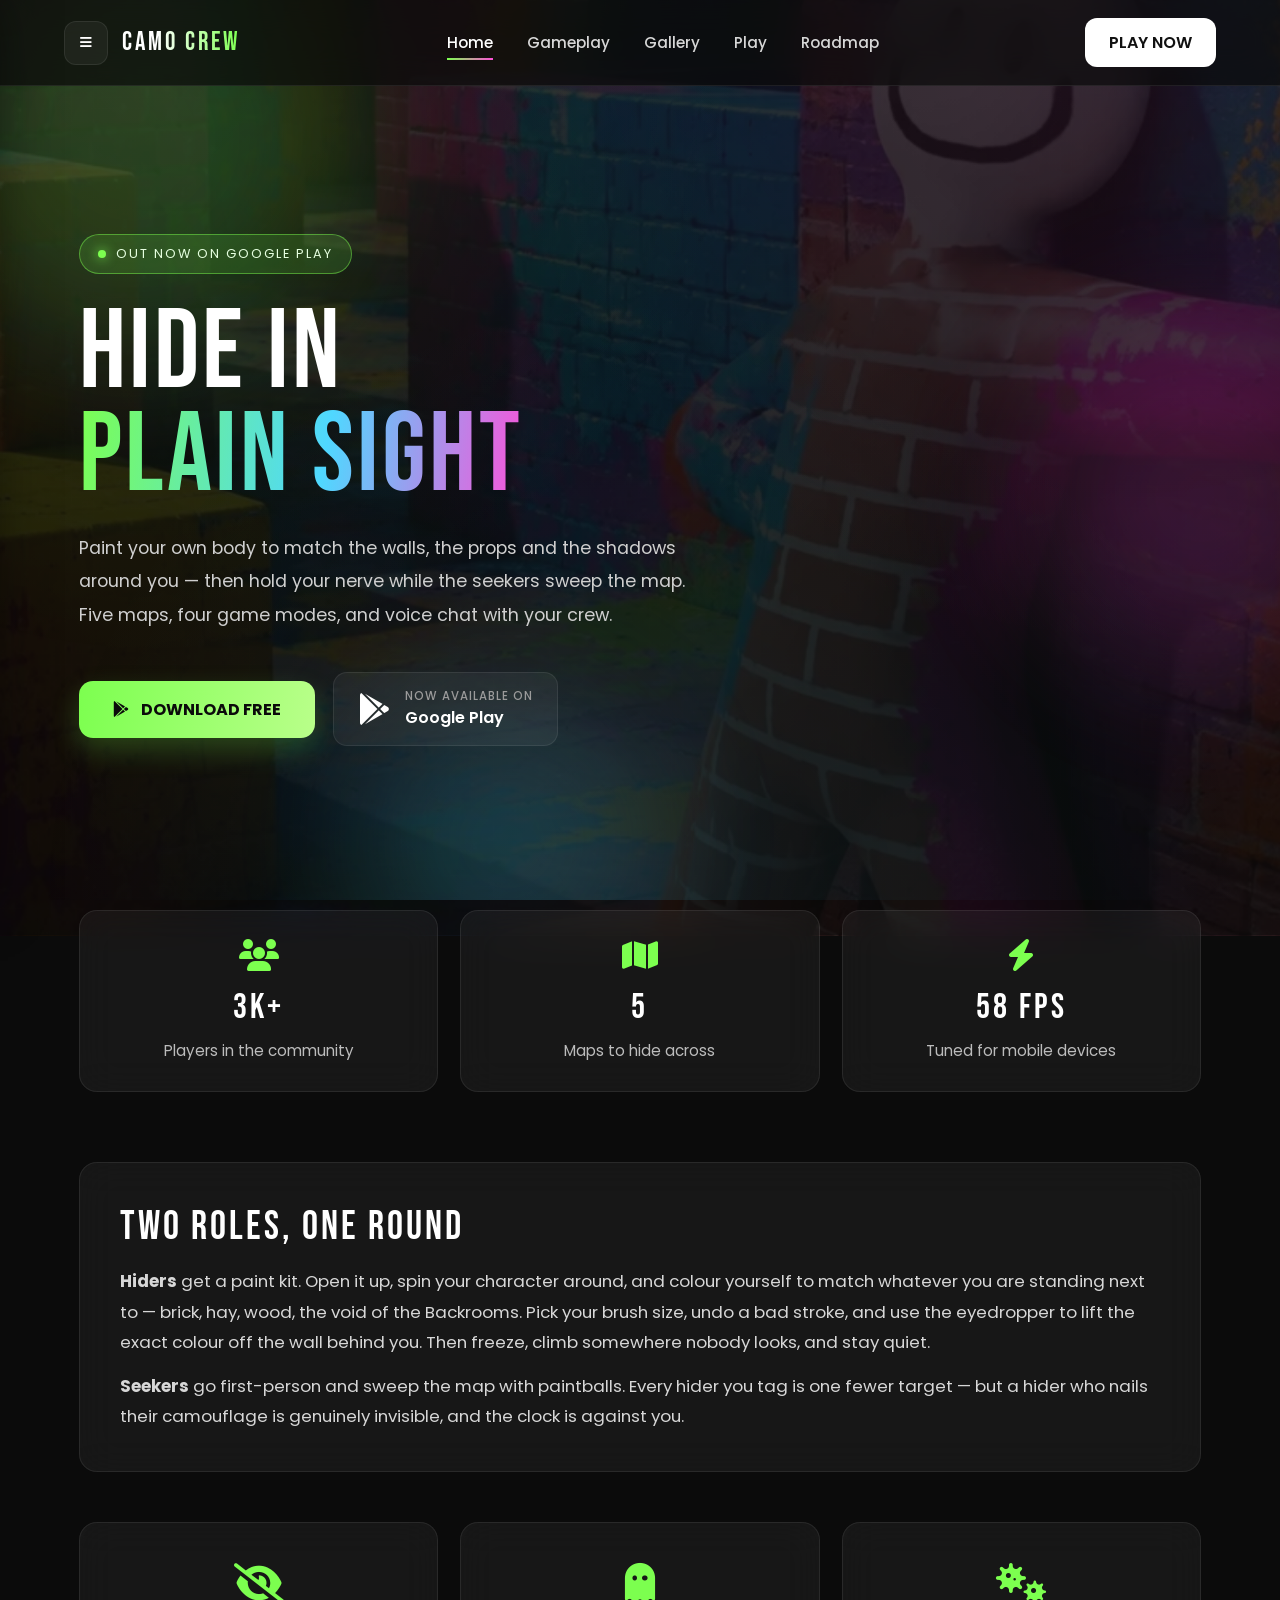
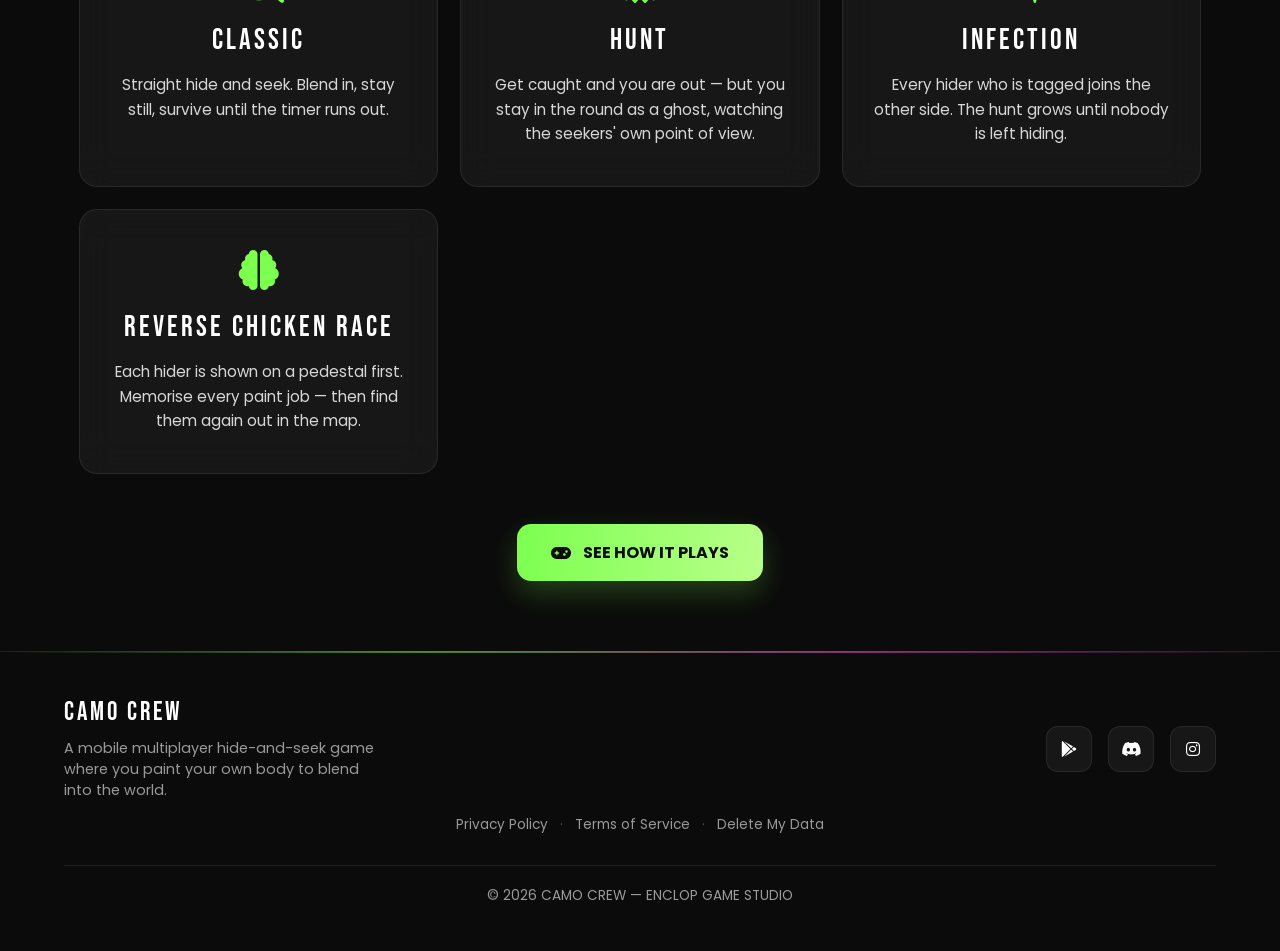
==== commit 4c1c944f: "Compliance round 2: contact address, legal scoping, robots/sitemap, app-ads.txt Contact: every publi" ====
--- a/client/public/camocrew/index.html
+++ b/client/public/camocrew/index.html
@@ -182,6 +182,15 @@
       <a href="https://www.instagram.com/_enclop" target="_blank" rel="noopener" title="Instagram" aria-label="Instagram"><i class="fab fa-instagram"></i></a>
     </div>
   </div>
+  <!-- The game is ad-funded and takes purchases, so its own site must reach the
+       policy and the EULA. These are the URLs registered with Google Play. -->
+  <div class="legal-links" style="text-align:center;margin-top:14px;font-size:.85rem">
+    <a href="/camocrew/privacy" style="color:#999;text-decoration:none">Privacy Policy</a>
+    <span style="color:#555;margin:0 8px">·</span>
+    <a href="/camocrew/terms" style="color:#999;text-decoration:none">Terms of Service</a>
+    <span style="color:#555;margin:0 8px">·</span>
+    <a href="/camocrew/delete-my-data" style="color:#999;text-decoration:none">Delete My Data</a>
+  </div>
   <div class="copyright">© 2026 CAMO CREW — ENCLOP GAME STUDIO</div>
 </footer>
 
